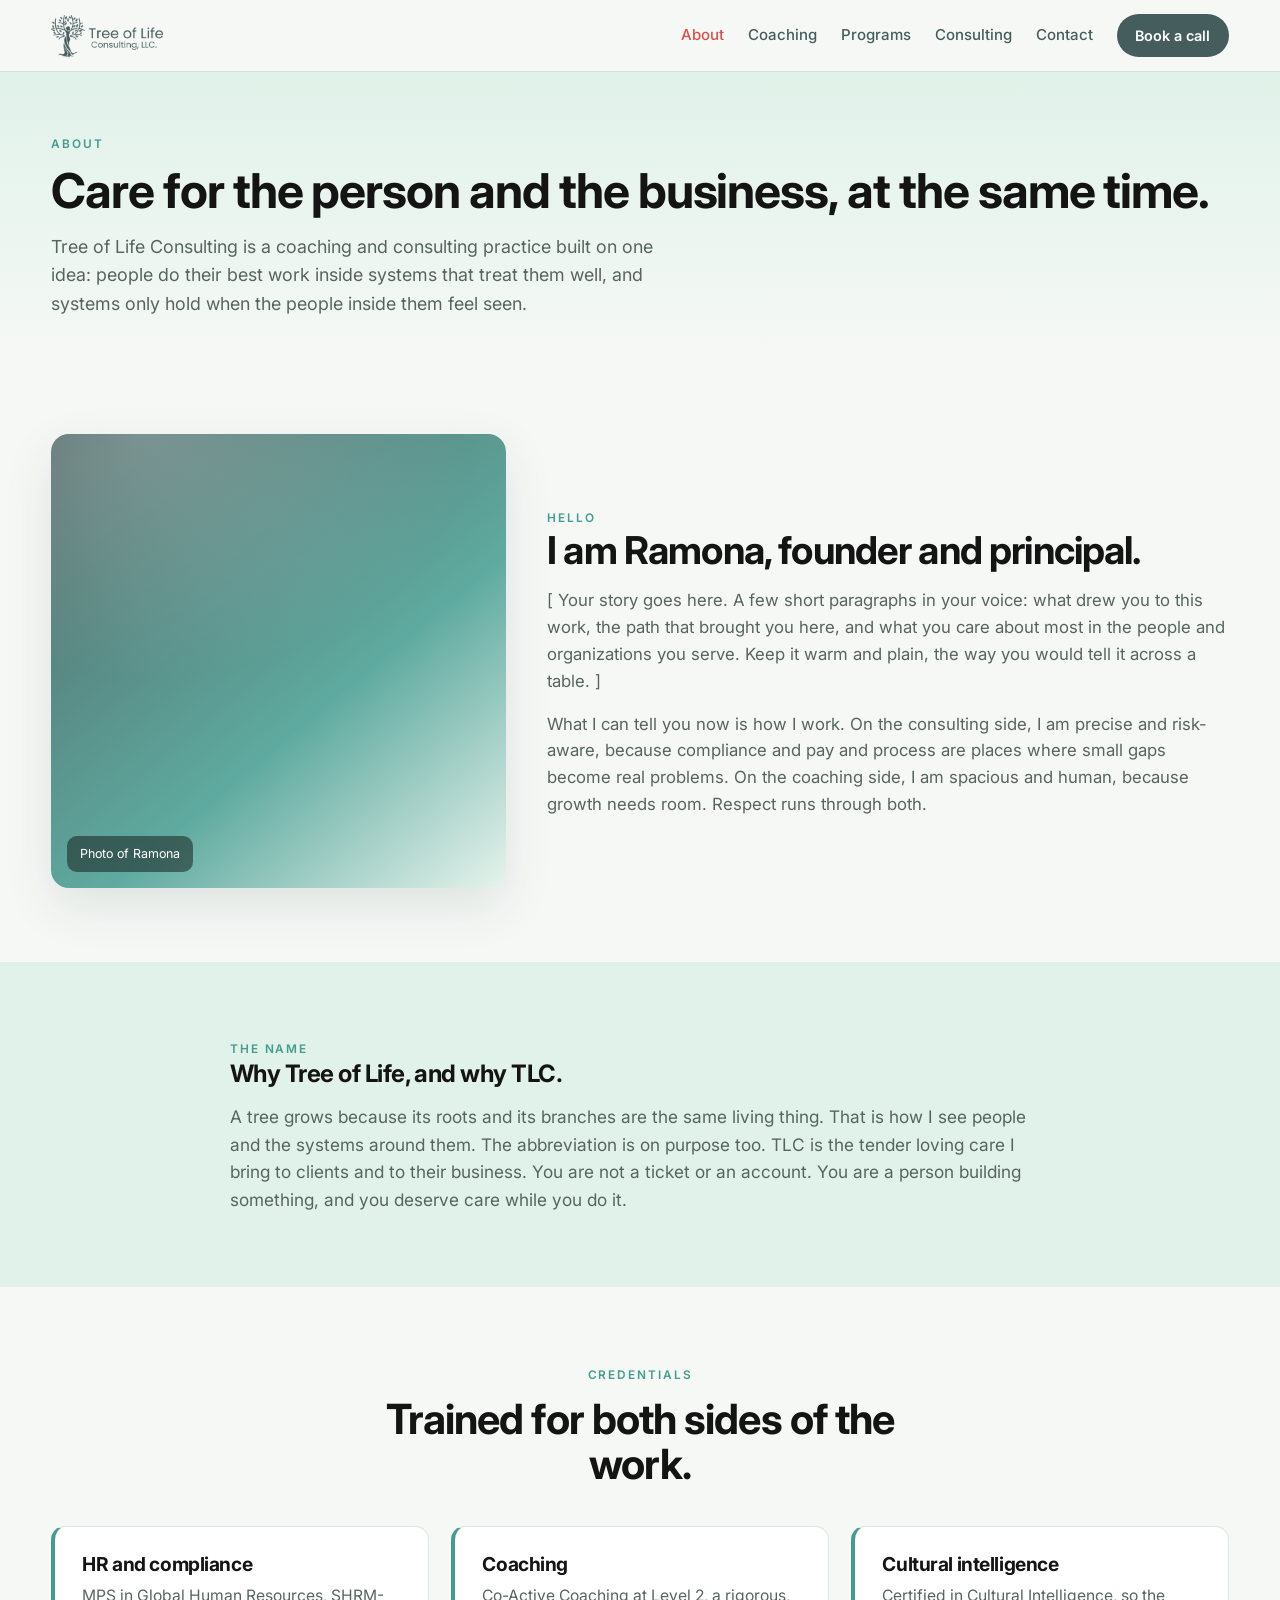
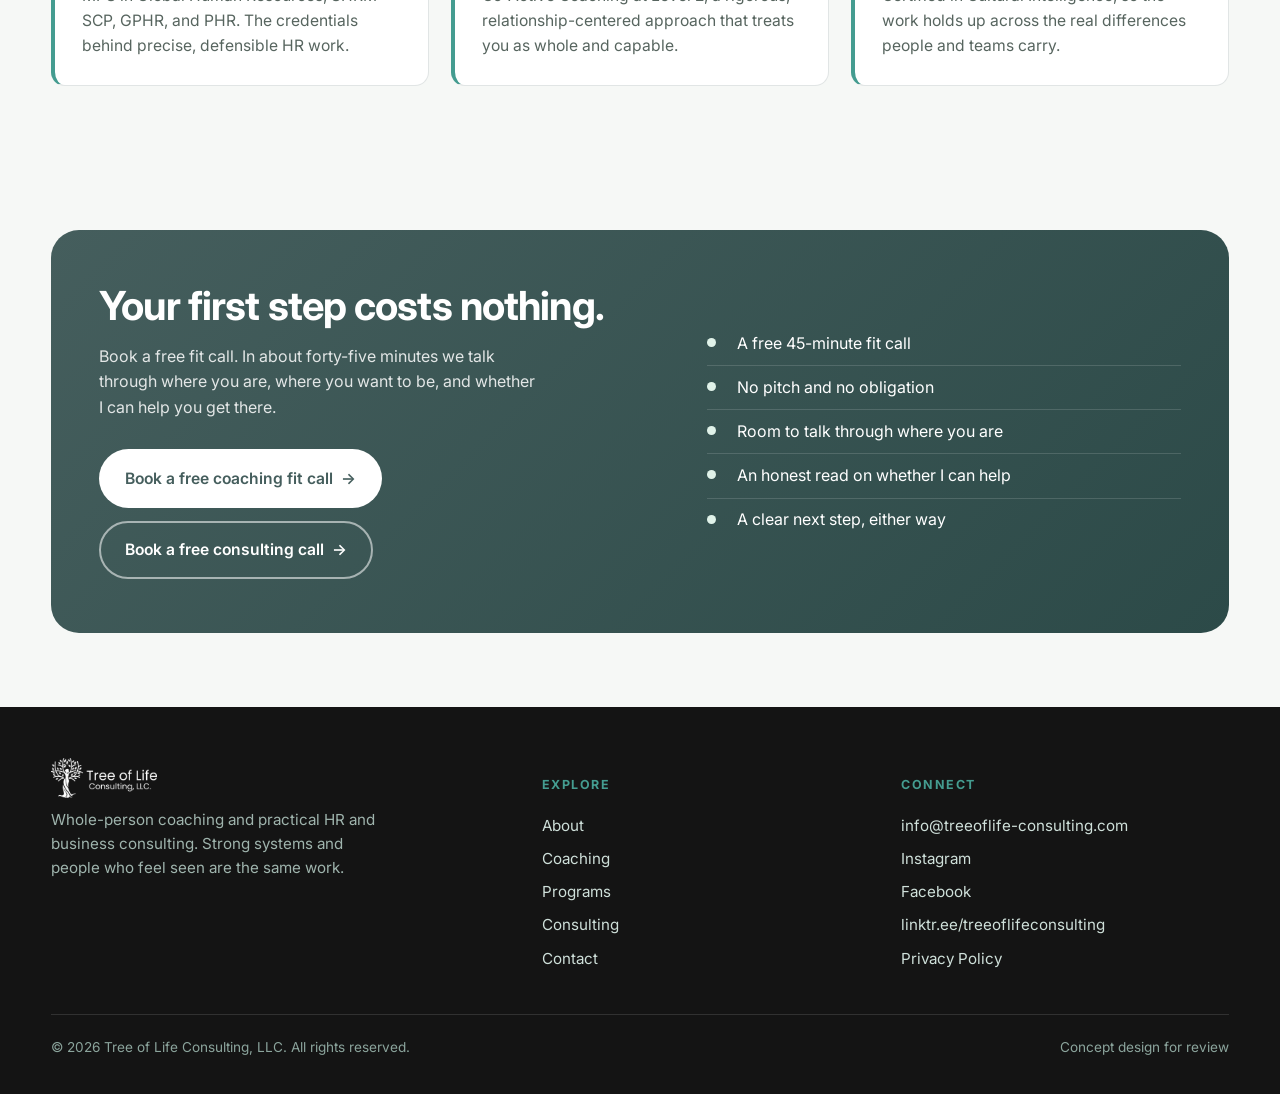
==== about.html @ cf558869 "first commit" ====
<!DOCTYPE html>
<html lang="en">
<head>
<meta charset="UTF-8" />
<meta name="viewport" content="width=device-width, initial-scale=1.0" />
<title>About | Tree of Life Consulting, LLC</title>
<link rel="preconnect" href="https://fonts.googleapis.com" />
<link rel="preconnect" href="https://fonts.gstatic.com" crossorigin />
<link href="https://fonts.googleapis.com/css2?family=Inter:wght@400;500;600;700;800&display=swap" rel="stylesheet" />
<style>
  :root{
    --feldgrau:#455E5D; --pine:#449C90; --honeydew:#E0F2E9;
    --cedar:#DB504A; --cedar-deep:#C13F39; --blue:#417CB4; --blue-deep:#356A99;
    --pine-deep:#2F7268; --green-deep:#2C4A48; --brand-green:#3F5453;
    --ink:#141414; --paper:#F6F8F6; --muted:#57655F;
    --line:rgba(69,94,93,0.16); --shadow:0 18px 50px rgba(24,45,42,0.10); --radius:18px;
  }
  *{box-sizing:border-box;} html{scroll-behavior:smooth;}
  body{margin:0;font-family:"Inter",system-ui,-apple-system,sans-serif;color:var(--ink);
    background:var(--paper);line-height:1.6;-webkit-font-smoothing:antialiased;}
  h1,h2,h3{font-family:"Inter",system-ui,sans-serif;font-weight:700;line-height:1.08;margin:0;letter-spacing:-0.022em;}
  p{margin:0;} a{color:inherit;text-decoration:none;} img{max-width:100%;display:block;}
  .wrap{width:min(1180px,92%);margin:0 auto;}
  .narrow{width:min(820px,92%);margin:0 auto;}
  .eyebrow{font-size:0.74rem;font-weight:600;letter-spacing:0.16em;text-transform:uppercase;color:var(--pine);}

  .btn{display:inline-flex;align-items:center;gap:0.5rem;font-weight:600;font-size:0.98rem;
    padding:0.92rem 1.5rem;border-radius:999px;border:2px solid transparent;cursor:pointer;
    transition:transform .18s ease,box-shadow .18s ease,background .18s ease;}
  .btn:focus-visible{outline:3px solid var(--blue);outline-offset:3px;}
  .btn-coach{background:var(--feldgrau);color:#fff;}
  .btn-coach:hover{transform:translateY(-2px);box-shadow:0 12px 24px rgba(69,94,93,0.30);}
  .btn-consult{background:var(--pine-deep);color:#fff;}
  .btn-consult:hover{transform:translateY(-2px);box-shadow:0 12px 24px rgba(47,114,104,0.30);}
  .btn-ghost{background:transparent;color:var(--feldgrau);border-color:var(--line);}
  .btn-ghost:hover{border-color:var(--feldgrau);}
  .arrow{transition:transform .18s ease;} .btn:hover .arrow{transform:translateX(3px);}

  #preloader{position:fixed;inset:0;z-index:9999;display:flex;align-items:center;justify-content:center;
    background:#F6F8F6;transition:opacity .7s ease,visibility .7s ease;}
  #preloader.done{opacity:0;visibility:hidden;}
  .pl-inner{position:relative;width:132px;height:132px;display:flex;align-items:center;justify-content:center;}
  .pl-logo{width:74px;height:auto;animation:pl-breathe 1.8s ease-in-out infinite;}
  .pl-ring{position:absolute;inset:0;border-radius:50%;border:3px solid rgba(68,156,144,0.18);
    border-top-color:var(--pine);animation:pl-spin 1s linear infinite;}
  @keyframes pl-spin{to{transform:rotate(360deg);}}
  @keyframes pl-breathe{0%,100%{transform:scale(0.94);opacity:0.85;}50%{transform:scale(1);opacity:1;}}

  header.nav{position:sticky;top:0;z-index:50;background:rgba(246,248,246,0.88);
    backdrop-filter:blur(10px);border-bottom:1px solid var(--line);}
  .nav-inner{display:flex;align-items:center;justify-content:space-between;padding:0.9rem 0;}
  .brand-logo{height:42px;width:auto;display:block;}
  .nav-links{display:flex;align-items:center;gap:1.5rem;}
  .nav-links a.link{font-size:0.94rem;font-weight:500;color:var(--feldgrau);}
  .nav-links a.link:hover,.nav-links a.link.active{color:var(--cedar);}
  .nav-book{background:var(--feldgrau);color:#fff;padding:0.6rem 1.15rem;border-radius:999px;font-weight:600;font-size:0.9rem;}
  .nav-book:hover{background:var(--ink);}
  .menu-btn{display:none;background:var(--feldgrau);color:#fff;border:none;border-radius:10px;padding:0.5rem 0.85rem;font-weight:600;cursor:pointer;}

  .page-hero{padding:3.6rem 0 2.6rem;background:linear-gradient(180deg,var(--honeydew),var(--paper));}
  .page-hero h1{font-size:clamp(2.1rem,4vw,3rem);margin-top:0.6rem;}
  .page-hero p{color:var(--muted);font-size:1.12rem;margin-top:1rem;max-width:56ch;}

  .hero{padding:4rem 0 3rem;}
  .hero-grid{display:grid;grid-template-columns:1.05fr 0.95fr;gap:3.2rem;align-items:center;}
  .hero h1{font-size:clamp(2.4rem,4.6vw,3.65rem);color:var(--ink);}
  .hero h1 .accent{color:var(--cedar);}
  .hero-lede{font-size:1.18rem;color:var(--muted);margin-top:1.4rem;max-width:36ch;}
  .hero-cta{display:flex;flex-wrap:wrap;gap:0.8rem;margin-top:2rem;}
  .hero-note{margin-top:1.1rem;font-size:0.94rem;color:var(--muted);display:flex;align-items:center;gap:0.5rem;}
  .dot{width:7px;height:7px;border-radius:50%;background:var(--pine);flex:none;}

  .frame{position:relative;border-radius:var(--radius);overflow:hidden;box-shadow:var(--shadow);}
  .frame .photo{aspect-ratio:4/5;background:linear-gradient(140deg,rgba(69,94,93,0.92),rgba(68,156,144,0.85) 60%,rgba(224,242,233,0.72));display:flex;align-items:flex-end;}
  .frame.wide .photo{aspect-ratio:3/2;}
  .frame .photo::before{content:"";position:absolute;inset:0;background:radial-gradient(120% 90% at 20% 0%,rgba(255,255,255,0.22),transparent 60%);}
  .photo-label{position:relative;margin:1rem;padding:0.5rem 0.8rem;background:rgba(24,33,31,0.55);color:#fff;border-radius:10px;font-size:0.78rem;backdrop-filter:blur(4px);}
  .caption{font-size:0.82rem;color:var(--muted);font-style:italic;margin-top:0.6rem;}

  .cred{border-top:1px solid var(--line);border-bottom:1px solid var(--line);background:#fff;}
  .cred .wrap{display:flex;flex-wrap:wrap;align-items:center;justify-content:center;gap:0.6rem 1.4rem;padding:1.05rem 0;}
  .cred span{font-size:0.82rem;font-weight:600;letter-spacing:0.04em;color:var(--feldgrau);}
  .cred .sep{color:var(--pine);font-weight:700;}

  .belief{background:var(--feldgrau);color:#fff;padding:3.6rem 0;}
  .belief .wrap{display:grid;grid-template-columns:auto 1fr;gap:1.6rem;align-items:center;}
  .belief .rule{width:6px;align-self:stretch;border-radius:6px;background:linear-gradient(var(--honeydew),var(--pine));}
  .belief h2{font-size:clamp(1.6rem,3vw,2.35rem);color:#fff;font-weight:600;}
  .belief h2 em{color:var(--honeydew);font-style:normal;}

  .sec{padding:4.6rem 0;}
  .sec.tight{padding:3.4rem 0;}
  .sec.honey{background:var(--honeydew);}
  .sec.dark{background:var(--feldgrau);color:#fff;}
  .sec-head{max-width:56ch;margin-bottom:2.4rem;}
  .sec-head.center{margin-left:auto;margin-right:auto;text-align:center;}
  .sec-head h2{font-size:clamp(1.9rem,3.4vw,2.6rem);margin-top:0.7rem;}
  .sec-head p{color:var(--muted);margin-top:0.9rem;font-size:1.05rem;}
  .sec.dark .sec-head p{color:rgba(255,255,255,0.82);}

  .lines{display:grid;grid-template-columns:1fr 1fr;gap:1.6rem;}
  .card{background:#fff;border:1px solid var(--line);border-radius:var(--radius);padding:2rem 1.9rem 2.2rem;}
  .card.coach{border-top:4px solid var(--pine);} .card.consult{border-top:4px solid var(--pine);}
  .card .tag{font-size:0.72rem;font-weight:600;letter-spacing:0.14em;text-transform:uppercase;}
  .card.coach .tag{color:var(--cedar);} .card.consult .tag{color:var(--blue);}
  .card h3{font-size:1.5rem;margin:0.6rem 0 0.9rem;color:var(--ink);}
  .card p.body{color:var(--muted);font-size:1rem;}
  .card ul{list-style:none;padding:0;margin:1.2rem 0 1.4rem;}
  .card li{padding:0.4rem 0 0.4rem 1.5rem;position:relative;font-size:0.96rem;}
  .card li::before{content:"";position:absolute;left:0;top:0.95rem;width:8px;height:8px;border-radius:50%;background:var(--pine);}
  .card .more{color:var(--feldgrau);font-weight:600;font-size:0.95rem;display:inline-flex;align-items:center;gap:0.4rem;}
  .card.coach .more:hover{color:var(--cedar-deep);} .card.consult .more:hover{color:var(--blue-deep);}

  .root{display:block;margin:0.6rem auto 0;}
  .root-label{text-align:center;font-size:0.82rem;color:var(--muted);font-style:italic;margin-top:0.4rem;}

  .grid3{display:grid;grid-template-columns:repeat(3,1fr);gap:1.4rem;margin-top:2.2rem;}
  .grid2{display:grid;grid-template-columns:1fr 1fr;gap:1.6rem;margin-top:2.2rem;}
  .tile{background:#fff;border:1px solid var(--line);border-left:4px solid var(--pine);border-radius:14px;padding:1.7rem;}
  .tile h3{font-size:1.2rem;margin-bottom:0.5rem;} .tile p{color:var(--muted);font-size:0.98rem;}

  .shift{background:var(--paper);border-radius:16px;padding:1.7rem;border:1px solid rgba(69,94,93,0.10);}
  .shift img{height:46px;width:auto;margin-bottom:0.9rem;}
  .shift h3{font-size:1.16rem;margin-bottom:0.4rem;} .shift p{color:var(--muted);font-size:0.95rem;}

  .step{background:#fff;border-radius:var(--radius);padding:1.8rem;border:1px solid var(--line);}
  .step .n{font-size:1.5rem;color:var(--pine);font-weight:800;}
  .step h3{font-size:1.2rem;margin:0.5rem 0;} .step p{color:var(--muted);font-size:0.96rem;}

  /* founder strip */
  .founder .wrap{display:grid;grid-template-columns:0.8fr 1.2fr;gap:2.6rem;align-items:center;}
  .founder .frame .photo{aspect-ratio:1/1;}
  .founder h2{font-size:clamp(1.8rem,3vw,2.4rem);}
  .founder p{color:var(--muted);margin-top:1rem;font-size:1.05rem;}
  .founder .sig{margin-top:1.2rem;font-weight:700;color:var(--feldgrau);}

  /* packages */
  .pkgs{display:grid;grid-template-columns:repeat(3,1fr);gap:1.5rem;margin-top:2.4rem;}
  .pkg{background:#fff;border:1px solid var(--line);border-radius:var(--radius);padding:2rem 1.8rem;display:flex;flex-direction:column;}
  .pkg.feature{border:2px solid var(--pine);box-shadow:var(--shadow);}
  .pkg .ribbon{font-size:0.68rem;font-weight:700;letter-spacing:0.12em;text-transform:uppercase;color:var(--pine-deep);margin-bottom:0.4rem;}
  .pkg h3{font-size:1.35rem;} .pkg .blurb{color:var(--muted);font-size:0.96rem;margin-top:0.5rem;min-height:3.2em;}
  .price{margin:1.1rem 0 0.4rem;} .price .amt{font-size:1.7rem;font-weight:800;color:var(--feldgrau);}
  .price .fill{display:inline-block;font-size:0.72rem;font-weight:700;color:var(--cedar-deep);background:rgba(219,80,74,0.10);border:1px dashed rgba(219,80,74,0.5);padding:0.15rem 0.5rem;border-radius:6px;vertical-align:middle;margin-left:0.4rem;}
  .price .note{font-size:0.82rem;color:var(--muted);}
  .pkg ul{list-style:none;padding:0;margin:1.2rem 0 1.6rem;}
  .pkg li{padding:0.4rem 0 0.4rem 1.5rem;position:relative;font-size:0.95rem;}
  .pkg li::before{content:"";position:absolute;left:0;top:0.85rem;width:7px;height:7px;border-radius:50%;background:var(--pine);}
  .pkg .btn{margin-top:auto;justify-content:center;}

  /* testimonials */
  .quotes{display:grid;grid-template-columns:repeat(3,1fr);gap:1.5rem;margin-top:2.4rem;}
  .quote{background:#fff;border:1px solid var(--line);border-radius:var(--radius);padding:1.8rem;}
  .quote .mark{font-size:2.4rem;line-height:0.6;color:var(--pine);font-weight:800;}
  .quote p{font-size:1rem;color:var(--ink);margin:0.6rem 0 1.2rem;}
  .quote .who{font-size:0.9rem;color:var(--muted);font-weight:600;}
  .quote.ph p{color:var(--muted);font-style:italic;}

  /* case study */
  .case{background:#fff;border:1px solid var(--line);border-radius:var(--radius);overflow:hidden;}
  .case .body{padding:2.2rem;}
  .case .flag{font-size:0.7rem;font-weight:700;letter-spacing:0.1em;text-transform:uppercase;color:var(--cedar-deep);background:rgba(219,80,74,0.08);border:1px dashed rgba(219,80,74,0.45);display:inline-block;padding:0.2rem 0.6rem;border-radius:6px;margin-bottom:1rem;}
  .case h3{font-size:1.5rem;} .case .cols{display:grid;grid-template-columns:repeat(3,1fr);gap:1.4rem;margin-top:1.6rem;}
  .case .col h4{font-size:0.78rem;letter-spacing:0.1em;text-transform:uppercase;color:var(--pine);margin-bottom:0.5rem;}
  .case .col p{color:var(--muted);font-size:0.96rem;}

  /* lead magnet */
  .magnet{background:linear-gradient(135deg,var(--feldgrau),var(--green-deep));color:#fff;border-radius:24px;padding:3rem;}
  .magnet .wrap2{display:grid;grid-template-columns:1.1fr 1fr;gap:2.2rem;align-items:center;}
  .magnet h2{color:#fff;font-size:clamp(1.7rem,3vw,2.3rem);} .magnet p{color:rgba(255,255,255,0.85);margin-top:0.8rem;}
  .magnet .form{display:flex;gap:0.6rem;flex-wrap:wrap;margin-top:0.4rem;}
  .magnet input{flex:1;min-width:180px;padding:0.85rem 1rem;border:none;border-radius:999px;font-family:inherit;font-size:0.95rem;}
  .magnet .btn{background:#fff;color:var(--feldgrau);} .magnet .btn:hover{background:var(--honeydew);}
  .magnet .fineprint{font-size:0.8rem;color:rgba(255,255,255,0.7);margin-top:0.7rem;}

  /* FAQ */
  .faq{margin-top:2rem;}
  .faq details{background:#fff;border:1px solid var(--line);border-radius:14px;padding:0.4rem 1.3rem;margin-bottom:0.8rem;}
  .faq summary{cursor:pointer;font-weight:600;font-size:1.05rem;padding:0.9rem 0;list-style:none;display:flex;justify-content:space-between;align-items:center;color:var(--feldgrau);}
  .faq summary::-webkit-details-marker{display:none;}
  .faq summary::after{content:"+";color:var(--pine);font-weight:800;font-size:1.3rem;transition:transform .2s ease;}
  .faq details[open] summary::after{transform:rotate(45deg);}
  .faq details p{color:var(--muted);padding:0 0 1rem;font-size:0.98rem;}

  /* contact */
  .contact-grid{display:grid;grid-template-columns:1.1fr 0.9fr;gap:2.6rem;}
  .field{margin-bottom:1rem;} .field label{display:block;font-size:0.85rem;font-weight:600;color:var(--feldgrau);margin-bottom:0.35rem;}
  .field input,.field textarea{width:100%;padding:0.85rem 1rem;border:1px solid var(--line);border-radius:12px;font-family:inherit;font-size:0.98rem;background:#fff;}
  .field textarea{min-height:140px;resize:vertical;}
  .field input:focus-visible,.field textarea:focus-visible{outline:2px solid var(--pine);}
  .cdetail{background:#fff;border:1px solid var(--line);border-radius:var(--radius);padding:1.8rem;}
  .cdetail h3{font-size:1.1rem;margin-bottom:0.3rem;} .cdetail p{color:var(--muted);font-size:0.96rem;margin-bottom:1rem;}
  .cdetail a.email{color:var(--blue-deep);font-weight:600;}

  /* prose (privacy) */
  .prose h2{font-size:1.3rem;margin:2rem 0 0.6rem;} .prose p{color:var(--muted);margin-bottom:0.8rem;}
  .prose ul{color:var(--muted);margin:0 0 0.8rem 1.1rem;} .prose li{margin-bottom:0.35rem;}
  .prose .flag{font-size:0.82rem;color:var(--cedar-deep);background:rgba(219,80,74,0.08);border:1px dashed rgba(219,80,74,0.45);padding:0.8rem 1rem;border-radius:10px;display:block;margin-bottom:1.4rem;}

  .final{padding:4.4rem 0 4.6rem;}
  .final-card{background:linear-gradient(135deg,var(--feldgrau),var(--green-deep));color:#fff;border-radius:28px;padding:3.4rem 3rem;}
  .final-grid{display:grid;grid-template-columns:1.2fr 1fr;gap:2.4rem;align-items:center;}
  .final-card h2{font-size:clamp(1.8rem,3.2vw,2.5rem);color:#fff;} .final-card p{color:rgba(255,255,255,0.85);margin-top:1rem;max-width:44ch;}
  .final-cta{display:flex;flex-wrap:wrap;gap:0.8rem;margin-top:1.8rem;}
  .final .btn-coach{background:#fff;color:var(--feldgrau);} .final .btn-coach:hover{background:var(--honeydew);}
  .final .btn-consult{background:transparent;color:#fff;border-color:rgba(255,255,255,0.55);} .final .btn-consult:hover{background:rgba(255,255,255,0.10);}
  .cta-list{list-style:none;padding:0;margin:0;}
  .cta-list li{padding:0.55rem 0 0.55rem 1.9rem;position:relative;color:#fff;font-size:1rem;border-bottom:1px solid rgba(255,255,255,0.14);}
  .cta-list li:last-child{border-bottom:none;}
  .cta-list li::before{content:"";position:absolute;left:0;top:1rem;width:9px;height:9px;border-radius:50%;background:var(--honeydew);}

  footer{background:var(--ink);color:#cfe0da;padding:3.2rem 0 2.2rem;}
  .foot-grid{display:grid;grid-template-columns:1.4fr 1fr 1fr;gap:2rem;}
  .foot-logo{height:40px;width:auto;margin-bottom:0.6rem;}
  footer p.blurb{color:#9fb4ad;font-size:0.95rem;margin-top:0.4rem;max-width:34ch;}
  .foot-col h4{font-size:0.78rem;letter-spacing:0.12em;text-transform:uppercase;color:var(--pine);margin-bottom:0.9rem;}
  .foot-col a{display:block;color:#cfe0da;font-size:0.95rem;padding:0.28rem 0;} .foot-col a:hover{color:#fff;}
  .foot-bottom{border-top:1px solid rgba(255,255,255,0.12);margin-top:2.4rem;padding-top:1.4rem;font-size:0.85rem;color:#8ba49c;display:flex;justify-content:space-between;flex-wrap:wrap;gap:0.6rem;}

  .reveal{opacity:0;transform:translateY(26px);transition:opacity .7s ease,transform .7s ease;}
  .reveal.in{opacity:1;transform:none;}
  @media (prefers-reduced-motion: reduce){.reveal{opacity:1;transform:none;transition:none;} .pl-ring,.pl-logo{animation:none;} html{scroll-behavior:auto;}}

  @media (max-width:900px){
    .hero-grid,.lines,.grid3,.grid2,.pkgs,.quotes,.case .cols,.founder .wrap,.magnet .wrap2,.final-grid,.foot-grid,.belief .wrap,.contact-grid{grid-template-columns:1fr;}
    .belief .rule{height:6px;width:64px;}
    .nav-links{display:none;position:absolute;top:100%;left:0;right:0;flex-direction:column;align-items:flex-start;gap:0;background:var(--paper);border-bottom:1px solid var(--line);padding:0.5rem 6% 1rem;}
    header.nav.open .nav-links{display:flex;}
    .nav-links a.link{padding:0.7rem 0;width:100%;border-bottom:1px solid var(--line);}
    .nav-links .nav-book{margin-top:0.7rem;}
    .menu-btn{display:inline-flex;} .brand-logo{height:34px;}
  }
</style>
</head>
<body>
<div id="preloader" aria-hidden="true"><div class="pl-inner"><div class="pl-ring"></div><img class="pl-logo" src="[data-uri]" alt=""></div></div>
<header class="nav">
<div class="wrap nav-inner">
<a class="brand" href="index.html" aria-label="Tree of Life Consulting home"><img class="brand-logo" src="[data-uri]" alt="Tree of Life Consulting, LLC."></a>
<nav class="nav-links" aria-label="Primary">
<a class="link active" href="about.html">About</a>
<a class="link" href="coaching.html">Coaching</a>
<a class="link" href="programs.html">Programs</a>
<a class="link" href="consulting.html">Consulting</a>
<a class="link" href="contact.html">Contact</a>
<a class="nav-book" href="contact.html#book">Book a call</a>
</nav>
<button class="menu-btn" aria-label="Open menu" aria-expanded="false">Menu</button>
</div>
</header>
<section class="page-hero"><div class="wrap reveal"><span class="eyebrow">About</span><h1>Care for the person and the business, at the same time.</h1><p>Tree of Life Consulting is a coaching and consulting practice built on one idea: people do their best work inside systems that treat them well, and systems only hold when the people inside them feel seen.</p></div></section>
<section class="sec founder"><div class="wrap"><div class="reveal"><div class="frame "><div class="photo"><span class="photo-label">Photo of Ramona</span></div></div></div><div class="reveal"><span class="eyebrow">Hello</span><h2>I am Ramona, founder and principal.</h2><p>[ Your story goes here. A few short paragraphs in your voice: what drew you to this work, the path that brought you here, and what you care about most in the people and organizations you serve. Keep it warm and plain, the way you would tell it across a table. ]</p><p>What I can tell you now is how I work. On the consulting side, I am precise and risk-aware, because compliance and pay and process are places where small gaps become real problems. On the coaching side, I am spacious and human, because growth needs room. Respect runs through both.</p></div></div></section>
<section class="sec honey"><div class="narrow reveal"><span class="eyebrow">The name</span><h2>Why Tree of Life, and why TLC.</h2><p style="color:var(--muted);margin-top:1rem;font-size:1.08rem;">A tree grows because its roots and its branches are the same living thing. That is how I see people and the systems around them. The abbreviation is on purpose too. TLC is the tender loving care I bring to clients and to their business. You are not a ticket or an account. You are a person building something, and you deserve care while you do it.</p></div></section>
<section class="sec"><div class="wrap"><div class="sec-head center reveal"><span class="eyebrow">Credentials</span><h2>Trained for both sides of the work.</h2></div><div class="grid3"><div class="tile reveal"><h3>HR and compliance</h3><p>MPS in Global Human Resources, SHRM-SCP, GPHR, and PHR. The credentials behind precise, defensible HR work.</p></div><div class="tile reveal"><h3>Coaching</h3><p>Co-Active Coaching at Level 2, a rigorous, relationship-centered approach that treats you as whole and capable.</p></div><div class="tile reveal"><h3>Cultural intelligence</h3><p>Certified in Cultural Intelligence, so the work holds up across the real differences people and teams carry.</p></div></div></div></section>
<section class="final" id="book"><div class="wrap reveal"><div class="final-card"><div class="final-grid"><div><h2>Your first step costs nothing.</h2><p>Book a free fit call. In about forty-five minutes we talk through where you are, where you want to be, and whether I can help you get there.</p><div class="final-cta"><a class="btn btn-coach" href="#">Book a free coaching fit call <span class="arrow">&rarr;</span></a><a class="btn btn-consult" href="#">Book a free consulting call <span class="arrow">&rarr;</span></a></div></div><ul class="cta-list"><li>A free 45-minute fit call</li><li>No pitch and no obligation</li><li>Room to talk through where you are</li><li>An honest read on whether I can help</li><li>A clear next step, either way</li></ul></div></div></div></section>
<footer>
<div class="wrap">
<div class="foot-grid">
<div><img class="foot-logo" src="[data-uri]" alt="Tree of Life Consulting, LLC."><p class="blurb">Whole-person coaching and practical HR and business consulting. Strong systems and people who feel seen are the same work.</p></div>
<div class="foot-col"><h4>Explore</h4><a href="about.html">About</a><a href="coaching.html">Coaching</a><a href="programs.html">Programs</a><a href="consulting.html">Consulting</a><a href="contact.html">Contact</a></div>
<div class="foot-col"><h4>Connect</h4><a href="mailto:info@treeoflife-consulting.com">info@treeoflife-consulting.com</a><a href="https://www.instagram.com/treeoflifeconsulting/">Instagram</a><a href="https://www.facebook.com/TreeofLifeConsulting">Facebook</a><a href="https://linktr.ee/treeoflifeconsulting">linktr.ee/treeoflifeconsulting</a><a href="privacy.html">Privacy Policy</a></div>
</div>
<div class="foot-bottom"><span>&copy; 2026 Tree of Life Consulting, LLC. All rights reserved.</span><span>Concept design for review</span></div>
</div>
</footer>
<script>
(function(){var pl=document.getElementById("preloader");function hide(){if(pl)pl.classList.add("done");}if(document.readyState==="complete")setTimeout(hide,500);else window.addEventListener("load",function(){setTimeout(hide,400);});setTimeout(hide,3500);})();
var io=new IntersectionObserver(function(es){es.forEach(function(e){if(e.isIntersecting){e.target.classList.add("in");io.unobserve(e.target);}});},{threshold:0.12});
document.querySelectorAll(".reveal").forEach(function(el){var sibs=Array.prototype.filter.call(el.parentElement.children,function(c){return c.classList.contains("reveal");});var i=sibs.indexOf(el);el.style.transitionDelay=Math.min(i,5)*90+"ms";io.observe(el);});
var mb=document.querySelector(".menu-btn"),hd=document.querySelector("header.nav");if(mb){mb.addEventListener("click",function(){var o=hd.classList.toggle("open");mb.setAttribute("aria-expanded",o);mb.textContent=o?"Close":"Menu";});}
</script>
</body>
</html>
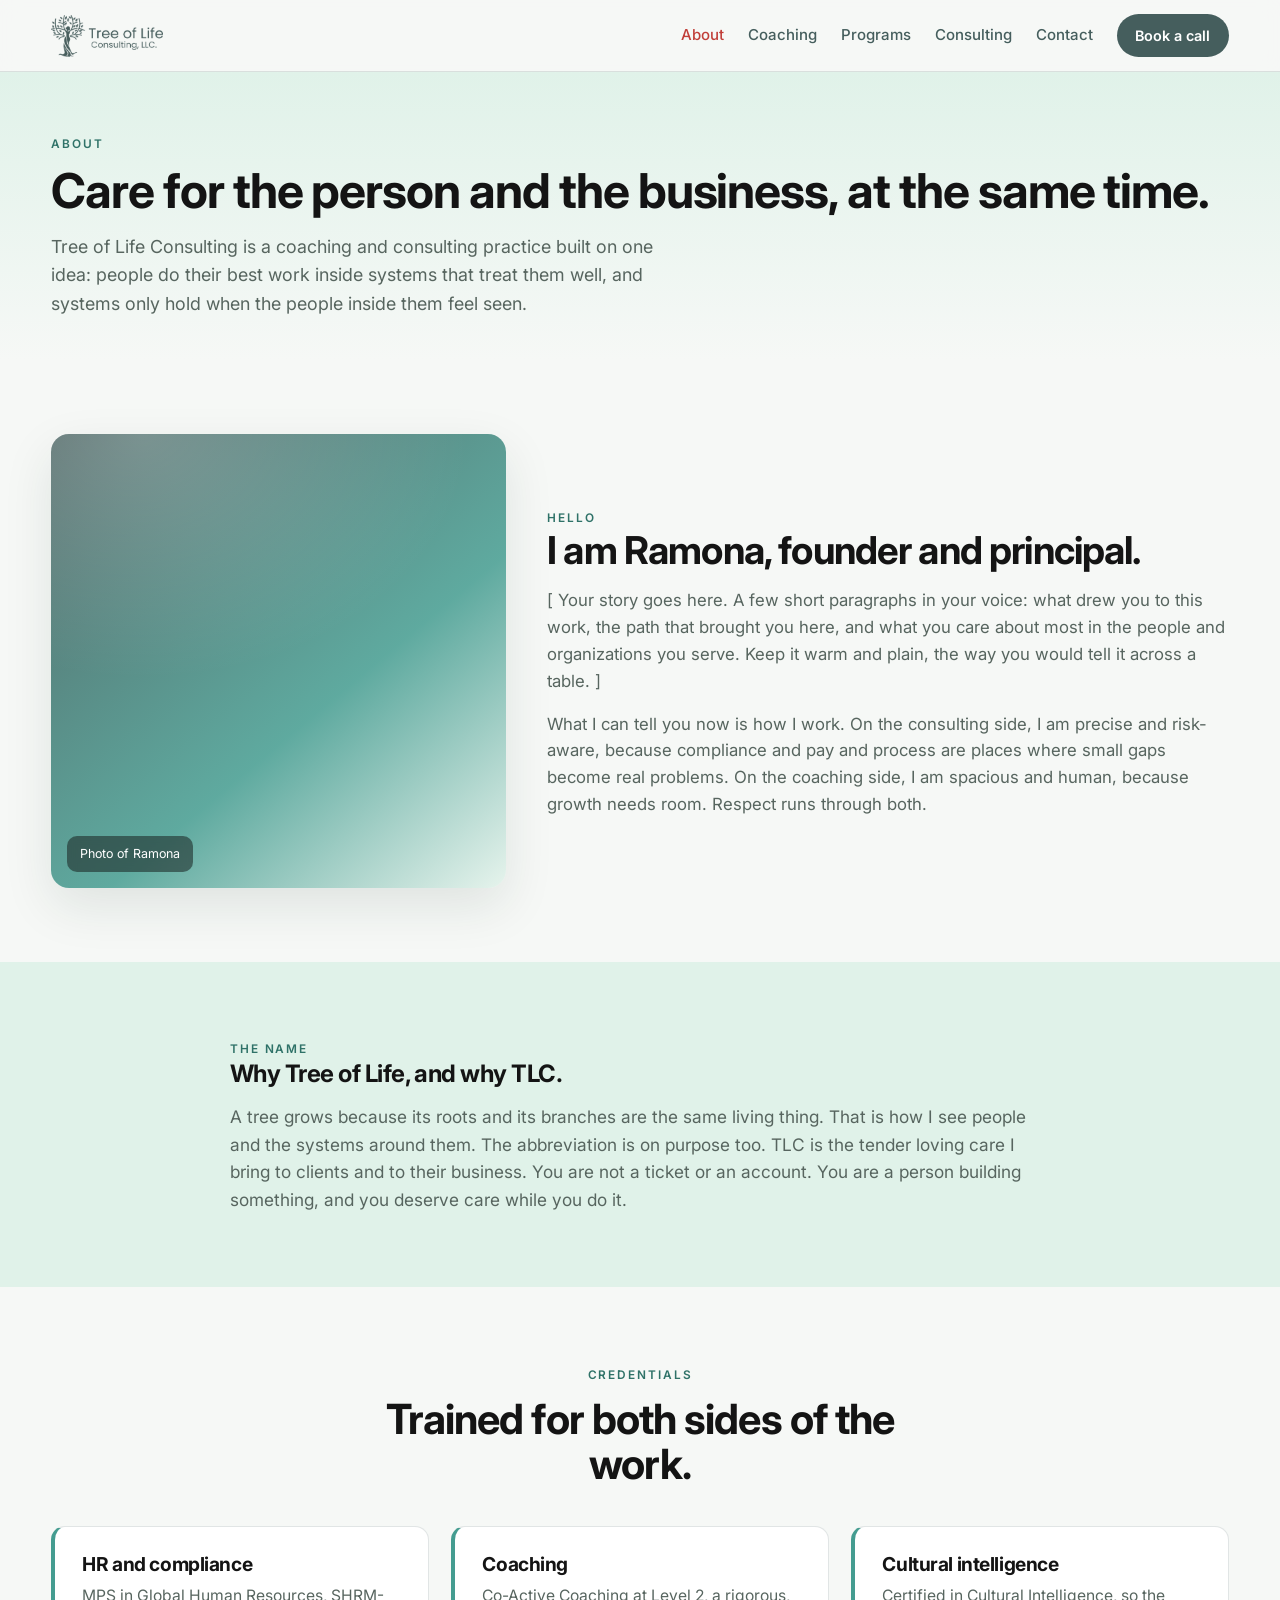
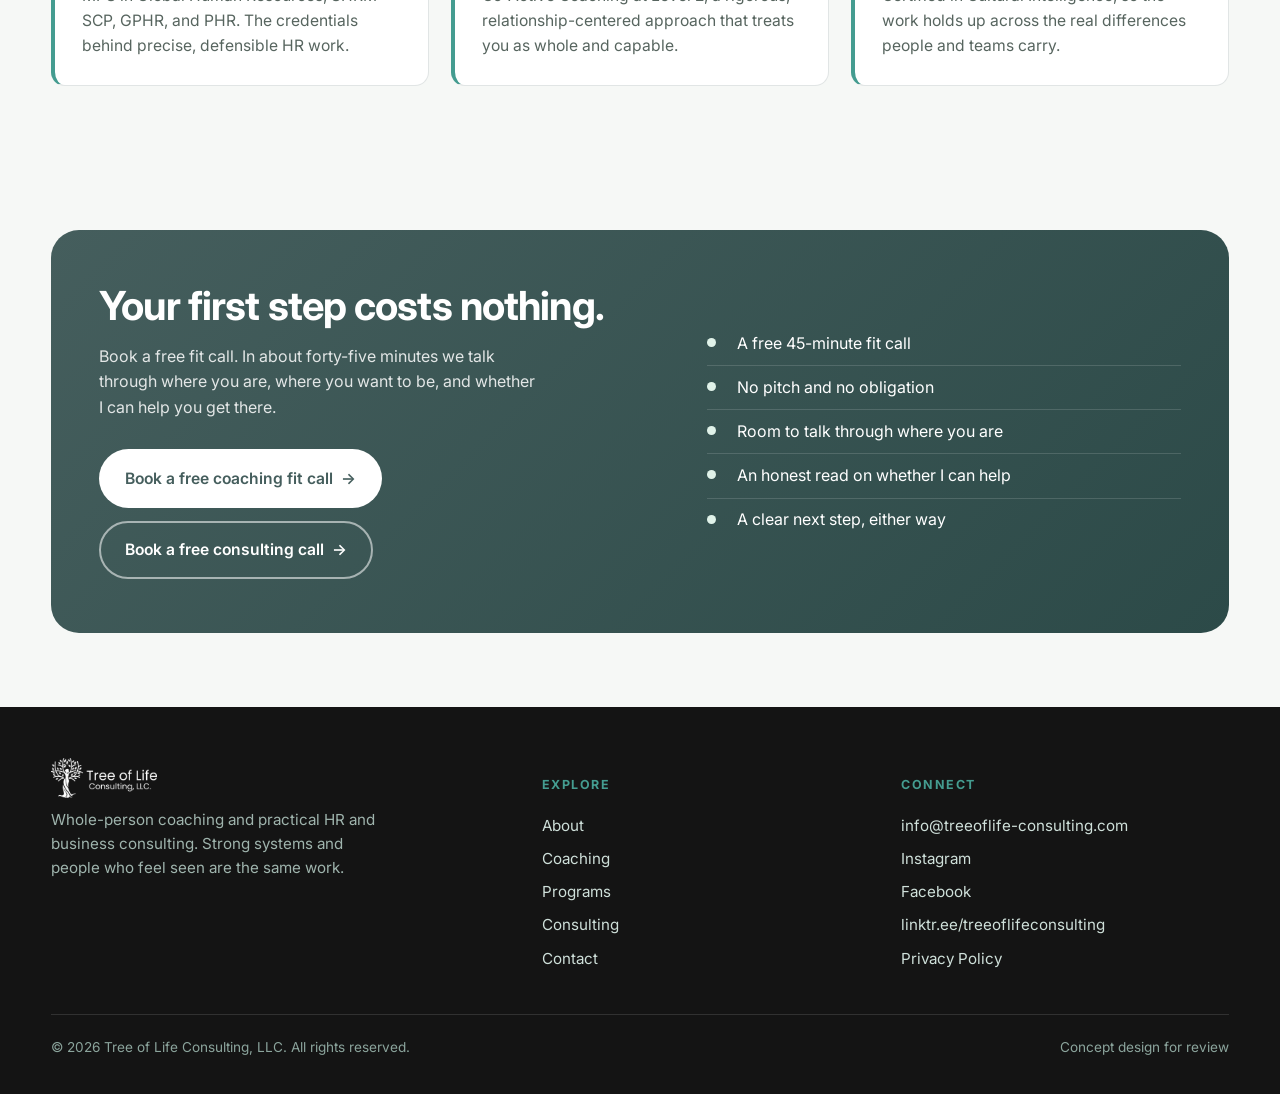
==== commit 2b938199: "Extract images to assets, add SEO head, sitemap, a11y fixes, booking nav" ====
--- a/about.html
+++ b/about.html
@@ -4,251 +4,39 @@
 <meta charset="UTF-8" />
 <meta name="viewport" content="width=device-width, initial-scale=1.0" />
 <title>About | Tree of Life Consulting, LLC</title>
+<meta name="description" content="Meet Ramona, founder of Tree of Life Consulting: coaching and HR consulting built on care for people and for business." />
+<meta property="og:type" content="website" />
+<meta property="og:title" content="About | Tree of Life Consulting, LLC" />
+<meta property="og:description" content="Meet Ramona, founder of Tree of Life Consulting: coaching and HR consulting built on care for people and for business." />
+<meta property="og:url" content="https://treeoflife-consulting.com/about.html" />
+<meta property="og:image" content="https://treeoflife-consulting.com/assets/logo.png" />
+<meta name="twitter:card" content="summary" />
+<link rel="icon" type="image/png" href="assets/logo-mark.png" />
+<link rel="apple-touch-icon" href="assets/logo-mark.png" />
+<meta name="theme-color" content="#455E5D" />
 <link rel="preconnect" href="https://fonts.googleapis.com" />
 <link rel="preconnect" href="https://fonts.gstatic.com" crossorigin />
 <link href="https://fonts.googleapis.com/css2?family=Inter:wght@400;500;600;700;800&display=swap" rel="stylesheet" />
-<style>
-  :root{
-    --feldgrau:#455E5D; --pine:#449C90; --honeydew:#E0F2E9;
-    --cedar:#DB504A; --cedar-deep:#C13F39; --blue:#417CB4; --blue-deep:#356A99;
-    --pine-deep:#2F7268; --green-deep:#2C4A48; --brand-green:#3F5453;
-    --ink:#141414; --paper:#F6F8F6; --muted:#57655F;
-    --line:rgba(69,94,93,0.16); --shadow:0 18px 50px rgba(24,45,42,0.10); --radius:18px;
-  }
-  *{box-sizing:border-box;} html{scroll-behavior:smooth;}
-  body{margin:0;font-family:"Inter",system-ui,-apple-system,sans-serif;color:var(--ink);
-    background:var(--paper);line-height:1.6;-webkit-font-smoothing:antialiased;}
-  h1,h2,h3{font-family:"Inter",system-ui,sans-serif;font-weight:700;line-height:1.08;margin:0;letter-spacing:-0.022em;}
-  p{margin:0;} a{color:inherit;text-decoration:none;} img{max-width:100%;display:block;}
-  .wrap{width:min(1180px,92%);margin:0 auto;}
-  .narrow{width:min(820px,92%);margin:0 auto;}
-  .eyebrow{font-size:0.74rem;font-weight:600;letter-spacing:0.16em;text-transform:uppercase;color:var(--pine);}
-
-  .btn{display:inline-flex;align-items:center;gap:0.5rem;font-weight:600;font-size:0.98rem;
-    padding:0.92rem 1.5rem;border-radius:999px;border:2px solid transparent;cursor:pointer;
-    transition:transform .18s ease,box-shadow .18s ease,background .18s ease;}
-  .btn:focus-visible{outline:3px solid var(--blue);outline-offset:3px;}
-  .btn-coach{background:var(--feldgrau);color:#fff;}
-  .btn-coach:hover{transform:translateY(-2px);box-shadow:0 12px 24px rgba(69,94,93,0.30);}
-  .btn-consult{background:var(--pine-deep);color:#fff;}
-  .btn-consult:hover{transform:translateY(-2px);box-shadow:0 12px 24px rgba(47,114,104,0.30);}
-  .btn-ghost{background:transparent;color:var(--feldgrau);border-color:var(--line);}
-  .btn-ghost:hover{border-color:var(--feldgrau);}
-  .arrow{transition:transform .18s ease;} .btn:hover .arrow{transform:translateX(3px);}
-
-  #preloader{position:fixed;inset:0;z-index:9999;display:flex;align-items:center;justify-content:center;
-    background:#F6F8F6;transition:opacity .7s ease,visibility .7s ease;}
-  #preloader.done{opacity:0;visibility:hidden;}
-  .pl-inner{position:relative;width:132px;height:132px;display:flex;align-items:center;justify-content:center;}
-  .pl-logo{width:74px;height:auto;animation:pl-breathe 1.8s ease-in-out infinite;}
-  .pl-ring{position:absolute;inset:0;border-radius:50%;border:3px solid rgba(68,156,144,0.18);
-    border-top-color:var(--pine);animation:pl-spin 1s linear infinite;}
-  @keyframes pl-spin{to{transform:rotate(360deg);}}
-  @keyframes pl-breathe{0%,100%{transform:scale(0.94);opacity:0.85;}50%{transform:scale(1);opacity:1;}}
-
-  header.nav{position:sticky;top:0;z-index:50;background:rgba(246,248,246,0.88);
-    backdrop-filter:blur(10px);border-bottom:1px solid var(--line);}
-  .nav-inner{display:flex;align-items:center;justify-content:space-between;padding:0.9rem 0;}
-  .brand-logo{height:42px;width:auto;display:block;}
-  .nav-links{display:flex;align-items:center;gap:1.5rem;}
-  .nav-links a.link{font-size:0.94rem;font-weight:500;color:var(--feldgrau);}
-  .nav-links a.link:hover,.nav-links a.link.active{color:var(--cedar);}
-  .nav-book{background:var(--feldgrau);color:#fff;padding:0.6rem 1.15rem;border-radius:999px;font-weight:600;font-size:0.9rem;}
-  .nav-book:hover{background:var(--ink);}
-  .menu-btn{display:none;background:var(--feldgrau);color:#fff;border:none;border-radius:10px;padding:0.5rem 0.85rem;font-weight:600;cursor:pointer;}
-
-  .page-hero{padding:3.6rem 0 2.6rem;background:linear-gradient(180deg,var(--honeydew),var(--paper));}
-  .page-hero h1{font-size:clamp(2.1rem,4vw,3rem);margin-top:0.6rem;}
-  .page-hero p{color:var(--muted);font-size:1.12rem;margin-top:1rem;max-width:56ch;}
-
-  .hero{padding:4rem 0 3rem;}
-  .hero-grid{display:grid;grid-template-columns:1.05fr 0.95fr;gap:3.2rem;align-items:center;}
-  .hero h1{font-size:clamp(2.4rem,4.6vw,3.65rem);color:var(--ink);}
-  .hero h1 .accent{color:var(--cedar);}
-  .hero-lede{font-size:1.18rem;color:var(--muted);margin-top:1.4rem;max-width:36ch;}
-  .hero-cta{display:flex;flex-wrap:wrap;gap:0.8rem;margin-top:2rem;}
-  .hero-note{margin-top:1.1rem;font-size:0.94rem;color:var(--muted);display:flex;align-items:center;gap:0.5rem;}
-  .dot{width:7px;height:7px;border-radius:50%;background:var(--pine);flex:none;}
-
-  .frame{position:relative;border-radius:var(--radius);overflow:hidden;box-shadow:var(--shadow);}
-  .frame .photo{aspect-ratio:4/5;background:linear-gradient(140deg,rgba(69,94,93,0.92),rgba(68,156,144,0.85) 60%,rgba(224,242,233,0.72));display:flex;align-items:flex-end;}
-  .frame.wide .photo{aspect-ratio:3/2;}
-  .frame .photo::before{content:"";position:absolute;inset:0;background:radial-gradient(120% 90% at 20% 0%,rgba(255,255,255,0.22),transparent 60%);}
-  .photo-label{position:relative;margin:1rem;padding:0.5rem 0.8rem;background:rgba(24,33,31,0.55);color:#fff;border-radius:10px;font-size:0.78rem;backdrop-filter:blur(4px);}
-  .caption{font-size:0.82rem;color:var(--muted);font-style:italic;margin-top:0.6rem;}
-
-  .cred{border-top:1px solid var(--line);border-bottom:1px solid var(--line);background:#fff;}
-  .cred .wrap{display:flex;flex-wrap:wrap;align-items:center;justify-content:center;gap:0.6rem 1.4rem;padding:1.05rem 0;}
-  .cred span{font-size:0.82rem;font-weight:600;letter-spacing:0.04em;color:var(--feldgrau);}
-  .cred .sep{color:var(--pine);font-weight:700;}
-
-  .belief{background:var(--feldgrau);color:#fff;padding:3.6rem 0;}
-  .belief .wrap{display:grid;grid-template-columns:auto 1fr;gap:1.6rem;align-items:center;}
-  .belief .rule{width:6px;align-self:stretch;border-radius:6px;background:linear-gradient(var(--honeydew),var(--pine));}
-  .belief h2{font-size:clamp(1.6rem,3vw,2.35rem);color:#fff;font-weight:600;}
-  .belief h2 em{color:var(--honeydew);font-style:normal;}
-
-  .sec{padding:4.6rem 0;}
-  .sec.tight{padding:3.4rem 0;}
-  .sec.honey{background:var(--honeydew);}
-  .sec.dark{background:var(--feldgrau);color:#fff;}
-  .sec-head{max-width:56ch;margin-bottom:2.4rem;}
-  .sec-head.center{margin-left:auto;margin-right:auto;text-align:center;}
-  .sec-head h2{font-size:clamp(1.9rem,3.4vw,2.6rem);margin-top:0.7rem;}
-  .sec-head p{color:var(--muted);margin-top:0.9rem;font-size:1.05rem;}
-  .sec.dark .sec-head p{color:rgba(255,255,255,0.82);}
-
-  .lines{display:grid;grid-template-columns:1fr 1fr;gap:1.6rem;}
-  .card{background:#fff;border:1px solid var(--line);border-radius:var(--radius);padding:2rem 1.9rem 2.2rem;}
-  .card.coach{border-top:4px solid var(--pine);} .card.consult{border-top:4px solid var(--pine);}
-  .card .tag{font-size:0.72rem;font-weight:600;letter-spacing:0.14em;text-transform:uppercase;}
-  .card.coach .tag{color:var(--cedar);} .card.consult .tag{color:var(--blue);}
-  .card h3{font-size:1.5rem;margin:0.6rem 0 0.9rem;color:var(--ink);}
-  .card p.body{color:var(--muted);font-size:1rem;}
-  .card ul{list-style:none;padding:0;margin:1.2rem 0 1.4rem;}
-  .card li{padding:0.4rem 0 0.4rem 1.5rem;position:relative;font-size:0.96rem;}
-  .card li::before{content:"";position:absolute;left:0;top:0.95rem;width:8px;height:8px;border-radius:50%;background:var(--pine);}
-  .card .more{color:var(--feldgrau);font-weight:600;font-size:0.95rem;display:inline-flex;align-items:center;gap:0.4rem;}
-  .card.coach .more:hover{color:var(--cedar-deep);} .card.consult .more:hover{color:var(--blue-deep);}
-
-  .root{display:block;margin:0.6rem auto 0;}
-  .root-label{text-align:center;font-size:0.82rem;color:var(--muted);font-style:italic;margin-top:0.4rem;}
-
-  .grid3{display:grid;grid-template-columns:repeat(3,1fr);gap:1.4rem;margin-top:2.2rem;}
-  .grid2{display:grid;grid-template-columns:1fr 1fr;gap:1.6rem;margin-top:2.2rem;}
-  .tile{background:#fff;border:1px solid var(--line);border-left:4px solid var(--pine);border-radius:14px;padding:1.7rem;}
-  .tile h3{font-size:1.2rem;margin-bottom:0.5rem;} .tile p{color:var(--muted);font-size:0.98rem;}
-
-  .shift{background:var(--paper);border-radius:16px;padding:1.7rem;border:1px solid rgba(69,94,93,0.10);}
-  .shift img{height:46px;width:auto;margin-bottom:0.9rem;}
-  .shift h3{font-size:1.16rem;margin-bottom:0.4rem;} .shift p{color:var(--muted);font-size:0.95rem;}
-
-  .step{background:#fff;border-radius:var(--radius);padding:1.8rem;border:1px solid var(--line);}
-  .step .n{font-size:1.5rem;color:var(--pine);font-weight:800;}
-  .step h3{font-size:1.2rem;margin:0.5rem 0;} .step p{color:var(--muted);font-size:0.96rem;}
-
-  /* founder strip */
-  .founder .wrap{display:grid;grid-template-columns:0.8fr 1.2fr;gap:2.6rem;align-items:center;}
-  .founder .frame .photo{aspect-ratio:1/1;}
-  .founder h2{font-size:clamp(1.8rem,3vw,2.4rem);}
-  .founder p{color:var(--muted);margin-top:1rem;font-size:1.05rem;}
-  .founder .sig{margin-top:1.2rem;font-weight:700;color:var(--feldgrau);}
-
-  /* packages */
-  .pkgs{display:grid;grid-template-columns:repeat(3,1fr);gap:1.5rem;margin-top:2.4rem;}
-  .pkg{background:#fff;border:1px solid var(--line);border-radius:var(--radius);padding:2rem 1.8rem;display:flex;flex-direction:column;}
-  .pkg.feature{border:2px solid var(--pine);box-shadow:var(--shadow);}
-  .pkg .ribbon{font-size:0.68rem;font-weight:700;letter-spacing:0.12em;text-transform:uppercase;color:var(--pine-deep);margin-bottom:0.4rem;}
-  .pkg h3{font-size:1.35rem;} .pkg .blurb{color:var(--muted);font-size:0.96rem;margin-top:0.5rem;min-height:3.2em;}
-  .price{margin:1.1rem 0 0.4rem;} .price .amt{font-size:1.7rem;font-weight:800;color:var(--feldgrau);}
-  .price .fill{display:inline-block;font-size:0.72rem;font-weight:700;color:var(--cedar-deep);background:rgba(219,80,74,0.10);border:1px dashed rgba(219,80,74,0.5);padding:0.15rem 0.5rem;border-radius:6px;vertical-align:middle;margin-left:0.4rem;}
-  .price .note{font-size:0.82rem;color:var(--muted);}
-  .pkg ul{list-style:none;padding:0;margin:1.2rem 0 1.6rem;}
-  .pkg li{padding:0.4rem 0 0.4rem 1.5rem;position:relative;font-size:0.95rem;}
-  .pkg li::before{content:"";position:absolute;left:0;top:0.85rem;width:7px;height:7px;border-radius:50%;background:var(--pine);}
-  .pkg .btn{margin-top:auto;justify-content:center;}
-
-  /* testimonials */
-  .quotes{display:grid;grid-template-columns:repeat(3,1fr);gap:1.5rem;margin-top:2.4rem;}
-  .quote{background:#fff;border:1px solid var(--line);border-radius:var(--radius);padding:1.8rem;}
-  .quote .mark{font-size:2.4rem;line-height:0.6;color:var(--pine);font-weight:800;}
-  .quote p{font-size:1rem;color:var(--ink);margin:0.6rem 0 1.2rem;}
-  .quote .who{font-size:0.9rem;color:var(--muted);font-weight:600;}
-  .quote.ph p{color:var(--muted);font-style:italic;}
-
-  /* case study */
-  .case{background:#fff;border:1px solid var(--line);border-radius:var(--radius);overflow:hidden;}
-  .case .body{padding:2.2rem;}
-  .case .flag{font-size:0.7rem;font-weight:700;letter-spacing:0.1em;text-transform:uppercase;color:var(--cedar-deep);background:rgba(219,80,74,0.08);border:1px dashed rgba(219,80,74,0.45);display:inline-block;padding:0.2rem 0.6rem;border-radius:6px;margin-bottom:1rem;}
-  .case h3{font-size:1.5rem;} .case .cols{display:grid;grid-template-columns:repeat(3,1fr);gap:1.4rem;margin-top:1.6rem;}
-  .case .col h4{font-size:0.78rem;letter-spacing:0.1em;text-transform:uppercase;color:var(--pine);margin-bottom:0.5rem;}
-  .case .col p{color:var(--muted);font-size:0.96rem;}
-
-  /* lead magnet */
-  .magnet{background:linear-gradient(135deg,var(--feldgrau),var(--green-deep));color:#fff;border-radius:24px;padding:3rem;}
-  .magnet .wrap2{display:grid;grid-template-columns:1.1fr 1fr;gap:2.2rem;align-items:center;}
-  .magnet h2{color:#fff;font-size:clamp(1.7rem,3vw,2.3rem);} .magnet p{color:rgba(255,255,255,0.85);margin-top:0.8rem;}
-  .magnet .form{display:flex;gap:0.6rem;flex-wrap:wrap;margin-top:0.4rem;}
-  .magnet input{flex:1;min-width:180px;padding:0.85rem 1rem;border:none;border-radius:999px;font-family:inherit;font-size:0.95rem;}
-  .magnet .btn{background:#fff;color:var(--feldgrau);} .magnet .btn:hover{background:var(--honeydew);}
-  .magnet .fineprint{font-size:0.8rem;color:rgba(255,255,255,0.7);margin-top:0.7rem;}
-
-  /* FAQ */
-  .faq{margin-top:2rem;}
-  .faq details{background:#fff;border:1px solid var(--line);border-radius:14px;padding:0.4rem 1.3rem;margin-bottom:0.8rem;}
-  .faq summary{cursor:pointer;font-weight:600;font-size:1.05rem;padding:0.9rem 0;list-style:none;display:flex;justify-content:space-between;align-items:center;color:var(--feldgrau);}
-  .faq summary::-webkit-details-marker{display:none;}
-  .faq summary::after{content:"+";color:var(--pine);font-weight:800;font-size:1.3rem;transition:transform .2s ease;}
-  .faq details[open] summary::after{transform:rotate(45deg);}
-  .faq details p{color:var(--muted);padding:0 0 1rem;font-size:0.98rem;}
-
-  /* contact */
-  .contact-grid{display:grid;grid-template-columns:1.1fr 0.9fr;gap:2.6rem;}
-  .field{margin-bottom:1rem;} .field label{display:block;font-size:0.85rem;font-weight:600;color:var(--feldgrau);margin-bottom:0.35rem;}
-  .field input,.field textarea{width:100%;padding:0.85rem 1rem;border:1px solid var(--line);border-radius:12px;font-family:inherit;font-size:0.98rem;background:#fff;}
-  .field textarea{min-height:140px;resize:vertical;}
-  .field input:focus-visible,.field textarea:focus-visible{outline:2px solid var(--pine);}
-  .cdetail{background:#fff;border:1px solid var(--line);border-radius:var(--radius);padding:1.8rem;}
-  .cdetail h3{font-size:1.1rem;margin-bottom:0.3rem;} .cdetail p{color:var(--muted);font-size:0.96rem;margin-bottom:1rem;}
-  .cdetail a.email{color:var(--blue-deep);font-weight:600;}
-
-  /* prose (privacy) */
-  .prose h2{font-size:1.3rem;margin:2rem 0 0.6rem;} .prose p{color:var(--muted);margin-bottom:0.8rem;}
-  .prose ul{color:var(--muted);margin:0 0 0.8rem 1.1rem;} .prose li{margin-bottom:0.35rem;}
-  .prose .flag{font-size:0.82rem;color:var(--cedar-deep);background:rgba(219,80,74,0.08);border:1px dashed rgba(219,80,74,0.45);padding:0.8rem 1rem;border-radius:10px;display:block;margin-bottom:1.4rem;}
-
-  .final{padding:4.4rem 0 4.6rem;}
-  .final-card{background:linear-gradient(135deg,var(--feldgrau),var(--green-deep));color:#fff;border-radius:28px;padding:3.4rem 3rem;}
-  .final-grid{display:grid;grid-template-columns:1.2fr 1fr;gap:2.4rem;align-items:center;}
-  .final-card h2{font-size:clamp(1.8rem,3.2vw,2.5rem);color:#fff;} .final-card p{color:rgba(255,255,255,0.85);margin-top:1rem;max-width:44ch;}
-  .final-cta{display:flex;flex-wrap:wrap;gap:0.8rem;margin-top:1.8rem;}
-  .final .btn-coach{background:#fff;color:var(--feldgrau);} .final .btn-coach:hover{background:var(--honeydew);}
-  .final .btn-consult{background:transparent;color:#fff;border-color:rgba(255,255,255,0.55);} .final .btn-consult:hover{background:rgba(255,255,255,0.10);}
-  .cta-list{list-style:none;padding:0;margin:0;}
-  .cta-list li{padding:0.55rem 0 0.55rem 1.9rem;position:relative;color:#fff;font-size:1rem;border-bottom:1px solid rgba(255,255,255,0.14);}
-  .cta-list li:last-child{border-bottom:none;}
-  .cta-list li::before{content:"";position:absolute;left:0;top:1rem;width:9px;height:9px;border-radius:50%;background:var(--honeydew);}
-
-  footer{background:var(--ink);color:#cfe0da;padding:3.2rem 0 2.2rem;}
-  .foot-grid{display:grid;grid-template-columns:1.4fr 1fr 1fr;gap:2rem;}
-  .foot-logo{height:40px;width:auto;margin-bottom:0.6rem;}
-  footer p.blurb{color:#9fb4ad;font-size:0.95rem;margin-top:0.4rem;max-width:34ch;}
-  .foot-col h4{font-size:0.78rem;letter-spacing:0.12em;text-transform:uppercase;color:var(--pine);margin-bottom:0.9rem;}
-  .foot-col a{display:block;color:#cfe0da;font-size:0.95rem;padding:0.28rem 0;} .foot-col a:hover{color:#fff;}
-  .foot-bottom{border-top:1px solid rgba(255,255,255,0.12);margin-top:2.4rem;padding-top:1.4rem;font-size:0.85rem;color:#8ba49c;display:flex;justify-content:space-between;flex-wrap:wrap;gap:0.6rem;}
-
-  .reveal{opacity:0;transform:translateY(26px);transition:opacity .7s ease,transform .7s ease;}
-  .reveal.in{opacity:1;transform:none;}
-  @media (prefers-reduced-motion: reduce){.reveal{opacity:1;transform:none;transition:none;} .pl-ring,.pl-logo{animation:none;} html{scroll-behavior:auto;}}
-
-  @media (max-width:900px){
-    .hero-grid,.lines,.grid3,.grid2,.pkgs,.quotes,.case .cols,.founder .wrap,.magnet .wrap2,.final-grid,.foot-grid,.belief .wrap,.contact-grid{grid-template-columns:1fr;}
-    .belief .rule{height:6px;width:64px;}
-    .nav-links{display:none;position:absolute;top:100%;left:0;right:0;flex-direction:column;align-items:flex-start;gap:0;background:var(--paper);border-bottom:1px solid var(--line);padding:0.5rem 6% 1rem;}
-    header.nav.open .nav-links{display:flex;}
-    .nav-links a.link{padding:0.7rem 0;width:100%;border-bottom:1px solid var(--line);}
-    .nav-links .nav-book{margin-top:0.7rem;}
-    .menu-btn{display:inline-flex;} .brand-logo{height:34px;}
-  }
-</style>
+<link rel="stylesheet" href="styles.css" />
 </head>
 <body>
-<div id="preloader" aria-hidden="true"><div class="pl-inner"><div class="pl-ring"></div><img class="pl-logo" src="[data-uri]" alt=""></div></div>
+<a class="skip" href="#main">Skip to content</a>
+<div id="preloader" aria-hidden="true"><div class="pl-inner"><div class="pl-ring"></div><img class="pl-logo" src="assets/logo-mark.png" alt=""></div></div>
 <header class="nav">
 <div class="wrap nav-inner">
-<a class="brand" href="index.html" aria-label="Tree of Life Consulting home"><img class="brand-logo" src="[data-uri]" alt="Tree of Life Consulting, LLC."></a>
+<a class="brand" href="index.html" aria-label="Tree of Life Consulting home"><img class="brand-logo" src="assets/logo.png" alt="Tree of Life Consulting, LLC."></a>
 <nav class="nav-links" aria-label="Primary">
 <a class="link active" href="about.html">About</a>
 <a class="link" href="coaching.html">Coaching</a>
 <a class="link" href="programs.html">Programs</a>
 <a class="link" href="consulting.html">Consulting</a>
 <a class="link" href="contact.html">Contact</a>
-<a class="nav-book" href="contact.html#book">Book a call</a>
+<a class="nav-book" href="booking.html">Book a call</a>
 </nav>
 <button class="menu-btn" aria-label="Open menu" aria-expanded="false">Menu</button>
 </div>
 </header>
-<section class="page-hero"><div class="wrap reveal"><span class="eyebrow">About</span><h1>Care for the person and the business, at the same time.</h1><p>Tree of Life Consulting is a coaching and consulting practice built on one idea: people do their best work inside systems that treat them well, and systems only hold when the people inside them feel seen.</p></div></section>
+<section id="main" class="page-hero"><div class="wrap reveal"><span class="eyebrow">About</span><h1>Care for the person and the business, at the same time.</h1><p>Tree of Life Consulting is a coaching and consulting practice built on one idea: people do their best work inside systems that treat them well, and systems only hold when the people inside them feel seen.</p></div></section>
 <section class="sec founder"><div class="wrap"><div class="reveal"><div class="frame "><div class="photo"><span class="photo-label">Photo of Ramona</span></div></div></div><div class="reveal"><span class="eyebrow">Hello</span><h2>I am Ramona, founder and principal.</h2><p>[ Your story goes here. A few short paragraphs in your voice: what drew you to this work, the path that brought you here, and what you care about most in the people and organizations you serve. Keep it warm and plain, the way you would tell it across a table. ]</p><p>What I can tell you now is how I work. On the consulting side, I am precise and risk-aware, because compliance and pay and process are places where small gaps become real problems. On the coaching side, I am spacious and human, because growth needs room. Respect runs through both.</p></div></div></section>
 <section class="sec honey"><div class="narrow reveal"><span class="eyebrow">The name</span><h2>Why Tree of Life, and why TLC.</h2><p style="color:var(--muted);margin-top:1rem;font-size:1.08rem;">A tree grows because its roots and its branches are the same living thing. That is how I see people and the systems around them. The abbreviation is on purpose too. TLC is the tender loving care I bring to clients and to their business. You are not a ticket or an account. You are a person building something, and you deserve care while you do it.</p></div></section>
 <section class="sec"><div class="wrap"><div class="sec-head center reveal"><span class="eyebrow">Credentials</span><h2>Trained for both sides of the work.</h2></div><div class="grid3"><div class="tile reveal"><h3>HR and compliance</h3><p>MPS in Global Human Resources, SHRM-SCP, GPHR, and PHR. The credentials behind precise, defensible HR work.</p></div><div class="tile reveal"><h3>Coaching</h3><p>Co-Active Coaching at Level 2, a rigorous, relationship-centered approach that treats you as whole and capable.</p></div><div class="tile reveal"><h3>Cultural intelligence</h3><p>Certified in Cultural Intelligence, so the work holds up across the real differences people and teams carry.</p></div></div></div></section>
@@ -256,18 +44,13 @@
 <footer>
 <div class="wrap">
 <div class="foot-grid">
-<div><img class="foot-logo" src="[data-uri]" alt="Tree of Life Consulting, LLC."><p class="blurb">Whole-person coaching and practical HR and business consulting. Strong systems and people who feel seen are the same work.</p></div>
+<div><img class="foot-logo" src="assets/logo-footer.png" alt="Tree of Life Consulting, LLC."><p class="blurb">Whole-person coaching and practical HR and business consulting. Strong systems and people who feel seen are the same work.</p></div>
 <div class="foot-col"><h4>Explore</h4><a href="about.html">About</a><a href="coaching.html">Coaching</a><a href="programs.html">Programs</a><a href="consulting.html">Consulting</a><a href="contact.html">Contact</a></div>
 <div class="foot-col"><h4>Connect</h4><a href="mailto:info@treeoflife-consulting.com">info@treeoflife-consulting.com</a><a href="https://www.instagram.com/treeoflifeconsulting/">Instagram</a><a href="https://www.facebook.com/TreeofLifeConsulting">Facebook</a><a href="https://linktr.ee/treeoflifeconsulting">linktr.ee/treeoflifeconsulting</a><a href="privacy.html">Privacy Policy</a></div>
 </div>
 <div class="foot-bottom"><span>&copy; 2026 Tree of Life Consulting, LLC. All rights reserved.</span><span>Concept design for review</span></div>
 </div>
 </footer>
-<script>
-(function(){var pl=document.getElementById("preloader");function hide(){if(pl)pl.classList.add("done");}if(document.readyState==="complete")setTimeout(hide,500);else window.addEventListener("load",function(){setTimeout(hide,400);});setTimeout(hide,3500);})();
-var io=new IntersectionObserver(function(es){es.forEach(function(e){if(e.isIntersecting){e.target.classList.add("in");io.unobserve(e.target);}});},{threshold:0.12});
-document.querySelectorAll(".reveal").forEach(function(el){var sibs=Array.prototype.filter.call(el.parentElement.children,function(c){return c.classList.contains("reveal");});var i=sibs.indexOf(el);el.style.transitionDelay=Math.min(i,5)*90+"ms";io.observe(el);});
-var mb=document.querySelector(".menu-btn"),hd=document.querySelector("header.nav");if(mb){mb.addEventListener("click",function(){var o=hd.classList.toggle("open");mb.setAttribute("aria-expanded",o);mb.textContent=o?"Close":"Menu";});}
-</script>
+<script src="main.js" defer></script>
 </body>
 </html>
--- a/styles.css
+++ b/styles.css
@@ -0,0 +1,229 @@
+:root{
+    --feldgrau:#455E5D; --pine:#449C90; --honeydew:#E0F2E9;
+    --cedar:#DB504A; --cedar-deep:#C13F39; --blue:#417CB4; --blue-deep:#356A99;
+    --pine-deep:#2F7268; --green-deep:#2C4A48; --brand-green:#3F5453;
+    --ink:#141414; --paper:#F6F8F6; --muted:#57655F;
+    --line:rgba(69,94,93,0.16); --shadow:0 18px 50px rgba(24,45,42,0.10); --radius:18px;
+  }
+  *{box-sizing:border-box;} html{scroll-behavior:smooth;}
+  body{margin:0;font-family:"Inter",system-ui,-apple-system,sans-serif;color:var(--ink);
+    background:var(--paper);line-height:1.6;-webkit-font-smoothing:antialiased;}
+  h1,h2,h3{font-family:"Inter",system-ui,sans-serif;font-weight:700;line-height:1.08;margin:0;letter-spacing:-0.022em;}
+  p{margin:0;} a{color:inherit;text-decoration:none;} img{max-width:100%;display:block;}
+  .wrap{width:min(1180px,92%);margin:0 auto;}
+  .narrow{width:min(820px,92%);margin:0 auto;}
+  .eyebrow{font-size:0.74rem;font-weight:600;letter-spacing:0.16em;text-transform:uppercase;color:var(--pine-deep);}
+
+  .btn{display:inline-flex;align-items:center;gap:0.5rem;font-weight:600;font-size:0.98rem;
+    padding:0.92rem 1.5rem;border-radius:999px;border:2px solid transparent;cursor:pointer;
+    transition:transform .18s ease,box-shadow .18s ease,background .18s ease;}
+  .btn:focus-visible{outline:3px solid var(--blue);outline-offset:3px;}
+  .btn-coach{background:var(--feldgrau);color:#fff;}
+  .btn-coach:hover{transform:translateY(-2px);box-shadow:0 12px 24px rgba(69,94,93,0.30);}
+  .btn-consult{background:var(--pine-deep);color:#fff;}
+  .btn-consult:hover{transform:translateY(-2px);box-shadow:0 12px 24px rgba(47,114,104,0.30);}
+  .btn-ghost{background:transparent;color:var(--feldgrau);border-color:var(--line);}
+  .btn-ghost:hover{border-color:var(--feldgrau);}
+  .arrow{transition:transform .18s ease;} .btn:hover .arrow{transform:translateX(3px);}
+
+  #preloader{position:fixed;inset:0;z-index:9999;display:flex;align-items:center;justify-content:center;
+    background:#F6F8F6;transition:opacity .7s ease,visibility .7s ease;}
+  #preloader.done{opacity:0;visibility:hidden;}
+  .pl-inner{position:relative;width:132px;height:132px;display:flex;align-items:center;justify-content:center;}
+  .pl-logo{width:74px;height:auto;animation:pl-breathe 1.8s ease-in-out infinite;}
+  .pl-ring{position:absolute;inset:0;border-radius:50%;border:3px solid rgba(68,156,144,0.18);
+    border-top-color:var(--pine);animation:pl-spin 1s linear infinite;}
+  @keyframes pl-spin{to{transform:rotate(360deg);}}
+  @keyframes pl-breathe{0%,100%{transform:scale(0.94);opacity:0.85;}50%{transform:scale(1);opacity:1;}}
+
+  header.nav{position:sticky;top:0;z-index:50;background:rgba(246,248,246,0.88);
+    backdrop-filter:blur(10px);border-bottom:1px solid var(--line);}
+  .nav-inner{display:flex;align-items:center;justify-content:space-between;padding:0.9rem 0;}
+  .brand-logo{height:42px;width:auto;display:block;}
+  .nav-links{display:flex;align-items:center;gap:1.5rem;}
+  .nav-links a.link{font-size:0.94rem;font-weight:500;color:var(--feldgrau);}
+  .nav-links a.link:hover,.nav-links a.link.active{color:var(--cedar-deep);}
+  .nav-book{background:var(--feldgrau);color:#fff;padding:0.6rem 1.15rem;border-radius:999px;font-weight:600;font-size:0.9rem;}
+  .nav-book:hover{background:var(--ink);}
+  .menu-btn{display:none;background:var(--feldgrau);color:#fff;border:none;border-radius:10px;padding:0.5rem 0.85rem;font-weight:600;cursor:pointer;}
+
+  .page-hero{padding:3.6rem 0 2.6rem;background:linear-gradient(180deg,var(--honeydew),var(--paper));}
+  .page-hero h1{font-size:clamp(2.1rem,4vw,3rem);margin-top:0.6rem;}
+  .page-hero p{color:var(--muted);font-size:1.12rem;margin-top:1rem;max-width:56ch;}
+
+  .hero{padding:4rem 0 3rem;}
+  .hero-grid{display:grid;grid-template-columns:1.05fr 0.95fr;gap:3.2rem;align-items:center;}
+  .hero h1{font-size:clamp(2.4rem,4.6vw,3.65rem);color:var(--ink);}
+  .hero h1 .accent{color:var(--cedar);}
+  .hero-lede{font-size:1.18rem;color:var(--muted);margin-top:1.4rem;max-width:36ch;}
+  .hero-cta{display:flex;flex-wrap:wrap;gap:0.8rem;margin-top:2rem;}
+  .hero-note{margin-top:1.1rem;font-size:0.94rem;color:var(--muted);display:flex;align-items:center;gap:0.5rem;}
+  .dot{width:7px;height:7px;border-radius:50%;background:var(--pine);flex:none;}
+
+  .frame{position:relative;border-radius:var(--radius);overflow:hidden;box-shadow:var(--shadow);}
+  .frame .photo{aspect-ratio:4/5;background:linear-gradient(140deg,rgba(69,94,93,0.92),rgba(68,156,144,0.85) 60%,rgba(224,242,233,0.72));display:flex;align-items:flex-end;}
+  .frame.wide .photo{aspect-ratio:3/2;}
+  .frame .photo::before{content:"";position:absolute;inset:0;background:radial-gradient(120% 90% at 20% 0%,rgba(255,255,255,0.22),transparent 60%);}
+  .photo-label{position:relative;margin:1rem;padding:0.5rem 0.8rem;background:rgba(24,33,31,0.55);color:#fff;border-radius:10px;font-size:0.78rem;backdrop-filter:blur(4px);}
+  .caption{font-size:0.82rem;color:var(--muted);font-style:italic;margin-top:0.6rem;}
+
+  .cred{border-top:1px solid var(--line);border-bottom:1px solid var(--line);background:#fff;}
+  .cred .wrap{display:flex;flex-wrap:wrap;align-items:center;justify-content:center;gap:0.6rem 1.4rem;padding:1.05rem 0;}
+  .cred span{font-size:0.82rem;font-weight:600;letter-spacing:0.04em;color:var(--feldgrau);}
+  .cred .sep{color:var(--pine);font-weight:700;}
+
+  .belief{background:var(--feldgrau);color:#fff;padding:3.6rem 0;}
+  .belief .wrap{display:grid;grid-template-columns:auto 1fr;gap:1.6rem;align-items:center;}
+  .belief .rule{width:6px;align-self:stretch;border-radius:6px;background:linear-gradient(var(--honeydew),var(--pine));}
+  .belief h2{font-size:clamp(1.6rem,3vw,2.35rem);color:#fff;font-weight:600;}
+  .belief h2 em{color:var(--honeydew);font-style:normal;}
+
+  .sec{padding:4.6rem 0;}
+  .sec.tight{padding:3.4rem 0;}
+  .sec.honey{background:var(--honeydew);}
+  .sec.dark{background:var(--feldgrau);color:#fff;}
+  .sec-head{max-width:56ch;margin-bottom:2.4rem;}
+  .sec-head.center{margin-left:auto;margin-right:auto;text-align:center;}
+  .sec-head h2{font-size:clamp(1.9rem,3.4vw,2.6rem);margin-top:0.7rem;}
+  .sec-head p{color:var(--muted);margin-top:0.9rem;font-size:1.05rem;}
+  .sec.dark .sec-head p{color:rgba(255,255,255,0.82);}
+
+  .lines{display:grid;grid-template-columns:1fr 1fr;gap:1.6rem;}
+  .card{background:#fff;border:1px solid var(--line);border-radius:var(--radius);padding:2rem 1.9rem 2.2rem;}
+  .card.coach{border-top:4px solid var(--pine);} .card.consult{border-top:4px solid var(--pine);}
+  .card .tag{font-size:0.72rem;font-weight:600;letter-spacing:0.14em;text-transform:uppercase;}
+  .card.coach .tag{color:var(--cedar-deep);} .card.consult .tag{color:var(--blue-deep);}
+  .card h3{font-size:1.5rem;margin:0.6rem 0 0.9rem;color:var(--ink);}
+  .card p.body{color:var(--muted);font-size:1rem;}
+  .card ul{list-style:none;padding:0;margin:1.2rem 0 1.4rem;}
+  .card li{padding:0.4rem 0 0.4rem 1.5rem;position:relative;font-size:0.96rem;}
+  .card li::before{content:"";position:absolute;left:0;top:0.95rem;width:8px;height:8px;border-radius:50%;background:var(--pine);}
+  .card .more{color:var(--feldgrau);font-weight:600;font-size:0.95rem;display:inline-flex;align-items:center;gap:0.4rem;}
+  .card.coach .more:hover{color:var(--cedar-deep);} .card.consult .more:hover{color:var(--blue-deep);}
+
+  .root{display:block;margin:0.6rem auto 0;}
+  .root-label{text-align:center;font-size:0.82rem;color:var(--muted);font-style:italic;margin-top:0.4rem;}
+
+  .grid3{display:grid;grid-template-columns:repeat(3,1fr);gap:1.4rem;margin-top:2.2rem;}
+  .grid2{display:grid;grid-template-columns:1fr 1fr;gap:1.6rem;margin-top:2.2rem;}
+  .tile{background:#fff;border:1px solid var(--line);border-left:4px solid var(--pine);border-radius:14px;padding:1.7rem;}
+  .tile h3{font-size:1.2rem;margin-bottom:0.5rem;} .tile p{color:var(--muted);font-size:0.98rem;}
+
+  .shift{background:var(--paper);border-radius:16px;padding:1.7rem;border:1px solid rgba(69,94,93,0.10);}
+  .shift img{height:46px;width:auto;margin-bottom:0.9rem;}
+  .shift h3{font-size:1.16rem;margin-bottom:0.4rem;} .shift p{color:var(--muted);font-size:0.95rem;}
+
+  .step{background:#fff;border-radius:var(--radius);padding:1.8rem;border:1px solid var(--line);}
+  .step .n{font-size:1.5rem;color:var(--pine);font-weight:800;}
+  .step h3{font-size:1.2rem;margin:0.5rem 0;} .step p{color:var(--muted);font-size:0.96rem;}
+
+  /* founder strip */
+  .founder .wrap{display:grid;grid-template-columns:0.8fr 1.2fr;gap:2.6rem;align-items:center;}
+  .founder .frame .photo{aspect-ratio:1/1;}
+  .founder h2{font-size:clamp(1.8rem,3vw,2.4rem);}
+  .founder p{color:var(--muted);margin-top:1rem;font-size:1.05rem;}
+  .founder .sig{margin-top:1.2rem;font-weight:700;color:var(--feldgrau);}
+
+  /* packages */
+  .pkgs{display:grid;grid-template-columns:repeat(3,1fr);gap:1.5rem;margin-top:2.4rem;}
+  .pkg{background:#fff;border:1px solid var(--line);border-radius:var(--radius);padding:2rem 1.8rem;display:flex;flex-direction:column;}
+  .pkg.feature{border:2px solid var(--pine);box-shadow:var(--shadow);}
+  .pkg .ribbon{font-size:0.68rem;font-weight:700;letter-spacing:0.12em;text-transform:uppercase;color:var(--pine-deep);margin-bottom:0.4rem;}
+  .pkg h3{font-size:1.35rem;} .pkg .blurb{color:var(--muted);font-size:0.96rem;margin-top:0.5rem;min-height:3.2em;}
+  .price{margin:1.1rem 0 0.4rem;} .price .amt{font-size:1.7rem;font-weight:800;color:var(--feldgrau);}
+  .price .fill{display:inline-block;font-size:0.72rem;font-weight:700;color:var(--cedar-deep);background:rgba(219,80,74,0.10);border:1px dashed rgba(219,80,74,0.5);padding:0.15rem 0.5rem;border-radius:6px;vertical-align:middle;margin-left:0.4rem;}
+  .price .note{font-size:0.82rem;color:var(--muted);}
+  .pkg ul{list-style:none;padding:0;margin:1.2rem 0 1.6rem;}
+  .pkg li{padding:0.4rem 0 0.4rem 1.5rem;position:relative;font-size:0.95rem;}
+  .pkg li::before{content:"";position:absolute;left:0;top:0.85rem;width:7px;height:7px;border-radius:50%;background:var(--pine);}
+  .pkg .btn{margin-top:auto;justify-content:center;}
+
+  /* testimonials */
+  .quotes{display:grid;grid-template-columns:repeat(3,1fr);gap:1.5rem;margin-top:2.4rem;}
+  .quote{background:#fff;border:1px solid var(--line);border-radius:var(--radius);padding:1.8rem;}
+  .quote .mark{font-size:2.4rem;line-height:0.6;color:var(--pine);font-weight:800;}
+  .quote p{font-size:1rem;color:var(--ink);margin:0.6rem 0 1.2rem;}
+  .quote .who{font-size:0.9rem;color:var(--muted);font-weight:600;}
+  .quote.ph p{color:var(--muted);font-style:italic;}
+
+  /* case study */
+  .case{background:#fff;border:1px solid var(--line);border-radius:var(--radius);overflow:hidden;}
+  .case .body{padding:2.2rem;}
+  .case .flag{font-size:0.7rem;font-weight:700;letter-spacing:0.1em;text-transform:uppercase;color:var(--cedar-deep);background:rgba(219,80,74,0.08);border:1px dashed rgba(219,80,74,0.45);display:inline-block;padding:0.2rem 0.6rem;border-radius:6px;margin-bottom:1rem;}
+  .case h3{font-size:1.5rem;} .case .cols{display:grid;grid-template-columns:repeat(3,1fr);gap:1.4rem;margin-top:1.6rem;}
+  .case .col h4{font-size:0.78rem;letter-spacing:0.1em;text-transform:uppercase;color:var(--pine);margin-bottom:0.5rem;}
+  .case .col p{color:var(--muted);font-size:0.96rem;}
+
+  /* lead magnet */
+  .magnet{background:linear-gradient(135deg,var(--feldgrau),var(--green-deep));color:#fff;border-radius:24px;padding:3rem;}
+  .magnet .wrap2{display:grid;grid-template-columns:1.1fr 1fr;gap:2.2rem;align-items:center;}
+  .magnet h2{color:#fff;font-size:clamp(1.7rem,3vw,2.3rem);} .magnet p{color:rgba(255,255,255,0.85);margin-top:0.8rem;}
+  .magnet .form{display:flex;gap:0.6rem;flex-wrap:wrap;margin-top:0.4rem;}
+  .magnet input{flex:1;min-width:180px;padding:0.85rem 1rem;border:none;border-radius:999px;font-family:inherit;font-size:0.95rem;}
+  .magnet .btn{background:#fff;color:var(--feldgrau);} .magnet .btn:hover{background:var(--honeydew);}
+  .magnet .fineprint{font-size:0.8rem;color:rgba(255,255,255,0.7);margin-top:0.7rem;}
+
+  /* FAQ */
+  .faq{margin-top:2rem;}
+  .faq details{background:#fff;border:1px solid var(--line);border-radius:14px;padding:0.4rem 1.3rem;margin-bottom:0.8rem;}
+  .faq summary{cursor:pointer;font-weight:600;font-size:1.05rem;padding:0.9rem 0;list-style:none;display:flex;justify-content:space-between;align-items:center;color:var(--feldgrau);}
+  .faq summary::-webkit-details-marker{display:none;}
+  .faq summary::after{content:"+";color:var(--pine);font-weight:800;font-size:1.3rem;transition:transform .2s ease;}
+  .faq details[open] summary::after{transform:rotate(45deg);}
+  .faq details p{color:var(--muted);padding:0 0 1rem;font-size:0.98rem;}
+
+  /* contact */
+  .contact-grid{display:grid;grid-template-columns:1.1fr 0.9fr;gap:2.6rem;}
+  .field{margin-bottom:1rem;} .field label{display:block;font-size:0.85rem;font-weight:600;color:var(--feldgrau);margin-bottom:0.35rem;}
+  .field input,.field select,.field textarea{width:100%;padding:0.85rem 1rem;border:1px solid var(--line);border-radius:12px;font-family:inherit;font-size:0.98rem;background:#fff;color:var(--ink);}
+  .frow{display:grid;grid-template-columns:1fr 1fr;gap:1rem;}
+  .tz-note{font-size:0.85rem;color:var(--muted);margin-top:0.35rem;}
+  @media (max-width:600px){.frow{grid-template-columns:1fr;}}
+  .field textarea{min-height:140px;resize:vertical;}
+  .field input:focus-visible,.field textarea:focus-visible{outline:2px solid var(--pine);}
+  .cdetail{background:#fff;border:1px solid var(--line);border-radius:var(--radius);padding:1.8rem;}
+  .cdetail h3{font-size:1.1rem;margin-bottom:0.3rem;} .cdetail p{color:var(--muted);font-size:0.96rem;margin-bottom:1rem;}
+  .cdetail a.email{color:var(--blue-deep);font-weight:600;}
+
+  /* prose (privacy) */
+  .prose h2{font-size:1.3rem;margin:2rem 0 0.6rem;} .prose p{color:var(--muted);margin-bottom:0.8rem;}
+  .prose ul{color:var(--muted);margin:0 0 0.8rem 1.1rem;} .prose li{margin-bottom:0.35rem;}
+  .prose .flag{font-size:0.82rem;color:var(--cedar-deep);background:rgba(219,80,74,0.08);border:1px dashed rgba(219,80,74,0.45);padding:0.8rem 1rem;border-radius:10px;display:block;margin-bottom:1.4rem;}
+
+  .final{padding:4.4rem 0 4.6rem;}
+  .final-card{background:linear-gradient(135deg,var(--feldgrau),var(--green-deep));color:#fff;border-radius:28px;padding:3.4rem 3rem;}
+  .final-grid{display:grid;grid-template-columns:1.2fr 1fr;gap:2.4rem;align-items:center;}
+  .final-card h2{font-size:clamp(1.8rem,3.2vw,2.5rem);color:#fff;} .final-card p{color:rgba(255,255,255,0.85);margin-top:1rem;max-width:44ch;}
+  .final-cta{display:flex;flex-wrap:wrap;gap:0.8rem;margin-top:1.8rem;}
+  .final .btn-coach{background:#fff;color:var(--feldgrau);} .final .btn-coach:hover{background:var(--honeydew);}
+  .final .btn-consult{background:transparent;color:#fff;border-color:rgba(255,255,255,0.55);} .final .btn-consult:hover{background:rgba(255,255,255,0.10);}
+  .cta-list{list-style:none;padding:0;margin:0;}
+  .cta-list li{padding:0.55rem 0 0.55rem 1.9rem;position:relative;color:#fff;font-size:1rem;border-bottom:1px solid rgba(255,255,255,0.14);}
+  .cta-list li:last-child{border-bottom:none;}
+  .cta-list li::before{content:"";position:absolute;left:0;top:1rem;width:9px;height:9px;border-radius:50%;background:var(--honeydew);}
+
+  footer{background:var(--ink);color:#cfe0da;padding:3.2rem 0 2.2rem;}
+  .foot-grid{display:grid;grid-template-columns:1.4fr 1fr 1fr;gap:2rem;}
+  .foot-logo{height:40px;width:auto;margin-bottom:0.6rem;}
+  footer p.blurb{color:#9fb4ad;font-size:0.95rem;margin-top:0.4rem;max-width:34ch;}
+  .foot-col h4{font-size:0.78rem;letter-spacing:0.12em;text-transform:uppercase;color:var(--pine);margin-bottom:0.9rem;}
+  .foot-col a{display:block;color:#cfe0da;font-size:0.95rem;padding:0.28rem 0;} .foot-col a:hover{color:#fff;}
+  .foot-bottom{border-top:1px solid rgba(255,255,255,0.12);margin-top:2.4rem;padding-top:1.4rem;font-size:0.85rem;color:#8ba49c;display:flex;justify-content:space-between;flex-wrap:wrap;gap:0.6rem;}
+
+  .reveal{opacity:0;transform:translateY(26px);transition:opacity .7s ease,transform .7s ease;}
+  .reveal.in{opacity:1;transform:none;}
+  @media (prefers-reduced-motion: reduce){.reveal{opacity:1;transform:none;transition:none;} .pl-ring,.pl-logo{animation:none;} html{scroll-behavior:auto;}}
+
+  @media (max-width:900px){
+    .hero-grid,.lines,.grid3,.grid2,.pkgs,.quotes,.case .cols,.founder .wrap,.magnet .wrap2,.final-grid,.foot-grid,.belief .wrap,.contact-grid{grid-template-columns:1fr;}
+    .belief .rule{height:6px;width:64px;}
+    .nav-links{display:none;position:absolute;top:100%;left:0;right:0;flex-direction:column;align-items:flex-start;gap:0;background:var(--paper);border-bottom:1px solid var(--line);padding:0.5rem 6% 1rem;}
+    header.nav.open .nav-links{display:flex;}
+    .nav-links a.link{padding:0.7rem 0;width:100%;border-bottom:1px solid var(--line);}
+    .nav-links .nav-book{margin-top:0.7rem;}
+    .menu-btn{display:inline-flex;} .brand-logo{height:34px;}
+  }
+
+.skip{position:absolute;left:1rem;top:-4rem;z-index:100;background:var(--feldgrau);color:#fff;padding:0.7rem 1.2rem;border-radius:999px;font-weight:600;transition:top .2s ease;}
+.skip:focus{top:1rem;color:#fff;}
+a:focus-visible{outline:3px solid var(--blue);outline-offset:3px;border-radius:4px;}
